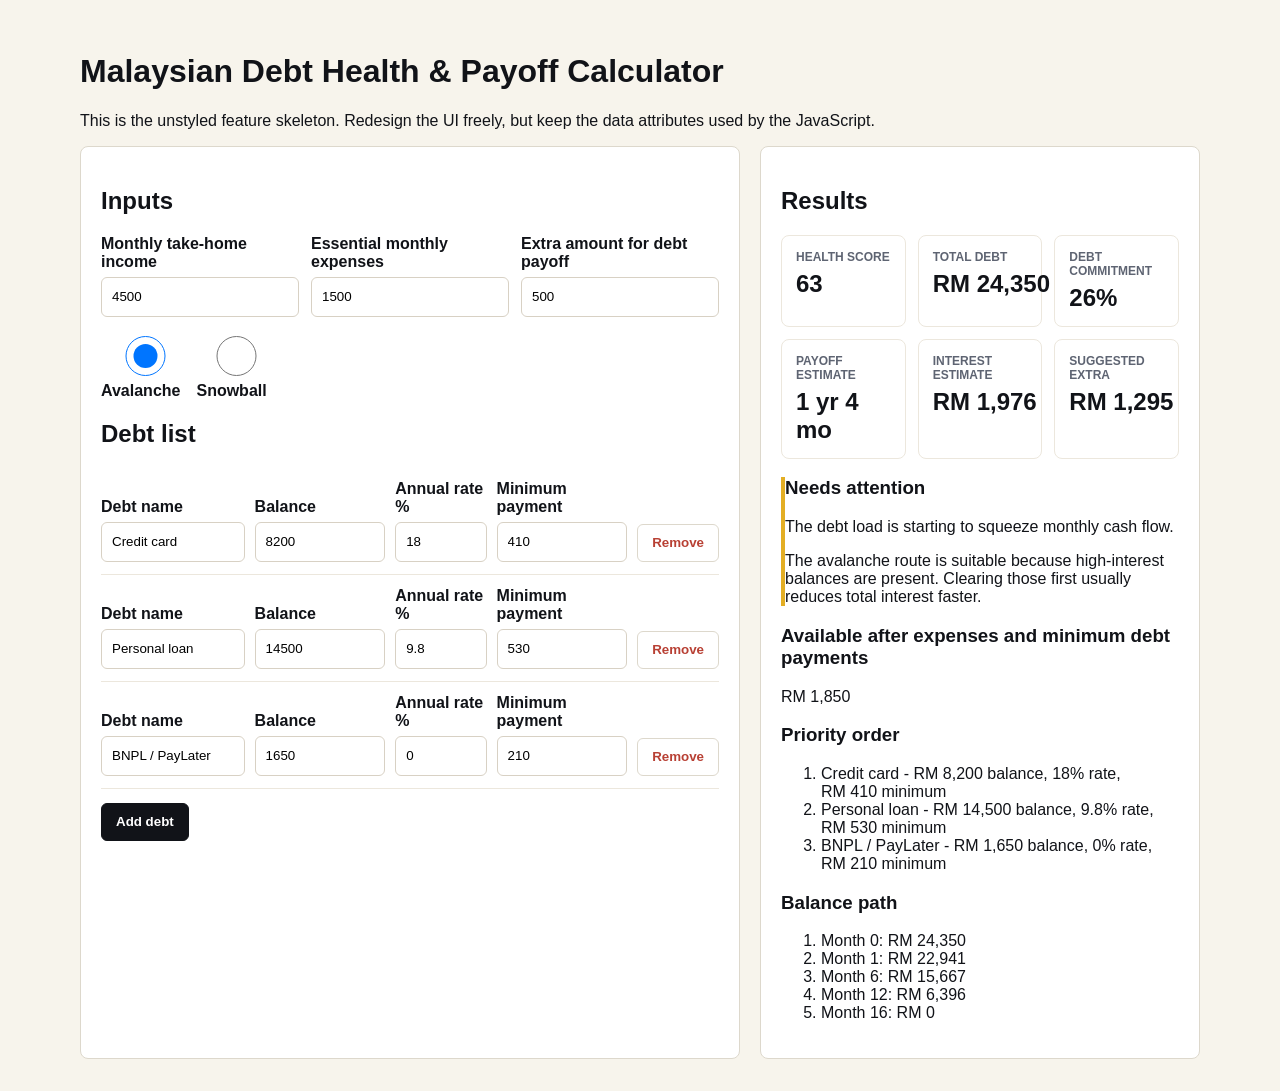
==== calculator-feature/index.html @ d9e8694c "Publish debt calculator static preview" ====
<!doctype html>
<html lang="en">
  <head>
    <meta charset="UTF-8" />
    <meta name="viewport" content="width=device-width, initial-scale=1.0" />
    <title>Debt Calculator Feature Skeleton</title>
    <link rel="stylesheet" href="./debt-calculator-skeleton.css" />
    <script src="./debt-calculator-core.js"></script>
    <script defer src="./debt-calculator-widget.js"></script>
  </head>
  <body>
    <main class="calculator-skeleton" data-debt-calculator>
      <h1>Malaysian Debt Health & Payoff Calculator</h1>
      <p>
        This is the unstyled feature skeleton. Redesign the UI freely, but keep
        the data attributes used by the JavaScript.
      </p>

      <div class="calculator-grid">
        <section class="panel" aria-labelledby="inputs-title">
          <h2 id="inputs-title">Inputs</h2>

          <div class="field-grid">
            <label>
              Monthly take-home income
              <input data-field="monthlyIncome" type="number" min="0" value="4500" />
            </label>
            <label>
              Essential monthly expenses
              <input data-field="essentialExpenses" type="number" min="0" value="1500" />
            </label>
            <label>
              Extra amount for debt payoff
              <input data-field="extraDebtPayment" type="number" min="0" value="500" />
            </label>
          </div>

          <div class="strategy-options" aria-label="Payoff strategy">
            <label>
              <input data-field="strategy" type="radio" name="strategy" value="avalanche" checked />
              Avalanche
            </label>
            <label>
              <input data-field="strategy" type="radio" name="strategy" value="snowball" />
              Snowball
            </label>
          </div>

          <h2>Debt list</h2>
          <div data-debt-list>
            <div class="debt-row" data-debt-row data-debt-id="credit-card">
              <label>
                Debt name
                <input data-field="debtName" type="text" value="Credit card" />
              </label>
              <label>
                Balance
                <input data-field="balance" type="number" min="0" value="8200" />
              </label>
              <label>
                Annual rate %
                <input data-field="annualRate" type="number" min="0" step="0.1" value="18" />
              </label>
              <label>
                Minimum payment
                <input data-field="minimumPayment" type="number" min="0" value="410" />
              </label>
              <button type="button" data-action="removeDebt">Remove</button>
            </div>

            <div class="debt-row" data-debt-row data-debt-id="personal-loan">
              <label>
                Debt name
                <input data-field="debtName" type="text" value="Personal loan" />
              </label>
              <label>
                Balance
                <input data-field="balance" type="number" min="0" value="14500" />
              </label>
              <label>
                Annual rate %
                <input data-field="annualRate" type="number" min="0" step="0.1" value="9.8" />
              </label>
              <label>
                Minimum payment
                <input data-field="minimumPayment" type="number" min="0" value="530" />
              </label>
              <button type="button" data-action="removeDebt">Remove</button>
            </div>

            <div class="debt-row" data-debt-row data-debt-id="bnpl-paylater">
              <label>
                Debt name
                <input data-field="debtName" type="text" value="BNPL / PayLater" />
              </label>
              <label>
                Balance
                <input data-field="balance" type="number" min="0" value="1650" />
              </label>
              <label>
                Annual rate %
                <input data-field="annualRate" type="number" min="0" step="0.1" value="0" />
              </label>
              <label>
                Minimum payment
                <input data-field="minimumPayment" type="number" min="0" value="210" />
              </label>
              <button type="button" data-action="removeDebt">Remove</button>
            </div>
          </div>

          <div class="button-row">
            <button type="button" data-action="addDebt">Add debt</button>
          </div>
        </section>

        <aside class="panel" aria-labelledby="results-title">
          <h2 id="results-title">Results</h2>

          <div class="metrics-grid">
            <div class="metric">
              <span>Health score</span>
              <strong data-output="healthScore">0</strong>
            </div>
            <div class="metric">
              <span>Total debt</span>
              <strong data-output="totalDebt">RM 0</strong>
            </div>
            <div class="metric">
              <span>Debt commitment</span>
              <strong data-output="debtCommitmentRatio">0%</strong>
            </div>
            <div class="metric">
              <span>Payoff estimate</span>
              <strong data-output="payoffTime">0 months</strong>
            </div>
            <div class="metric">
              <span>Interest estimate</span>
              <strong data-output="interestPaid">RM 0</strong>
            </div>
            <div class="metric">
              <span>Suggested extra</span>
              <strong data-output="suggestedExtraPayment">RM 0</strong>
            </div>
          </div>

          <section class="status-card">
            <h3 data-output="statusLabel">Status</h3>
            <p data-output="statusCopy"></p>
            <p data-output="diagnosis"></p>
          </section>

          <section>
            <h3>Available after expenses and minimum debt payments</h3>
            <p data-output="availableAfterMinimums">RM 0</p>
          </section>

          <section>
            <h3>Priority order</h3>
            <ol data-output="priorityList"></ol>
          </section>

          <section>
            <h3>Balance path</h3>
            <ol data-output="balancePath"></ol>
          </section>
        </aside>
      </div>

      <template data-debt-row-template>
        <div class="debt-row" data-debt-row>
          <label>
            Debt name
            <input data-field="debtName" type="text" value="New debt" />
          </label>
          <label>
            Balance
            <input data-field="balance" type="number" min="0" value="0" />
          </label>
          <label>
            Annual rate %
            <input data-field="annualRate" type="number" min="0" step="0.1" value="0" />
          </label>
          <label>
            Minimum payment
            <input data-field="minimumPayment" type="number" min="0" value="0" />
          </label>
          <button type="button" data-action="removeDebt">Remove</button>
        </div>
      </template>
    </main>
  </body>
</html>
---- calculator-feature/debt-calculator-skeleton.css ----
* {
  box-sizing: border-box;
}

body {
  margin: 0;
  padding: 32px;
  font-family: Arial, sans-serif;
  background: #f7f4ec;
  color: #111318;
}

.calculator-skeleton {
  max-width: 1120px;
  margin: 0 auto;
}

.calculator-grid {
  display: grid;
  grid-template-columns: minmax(0, 1.2fr) minmax(320px, 0.8fr);
  gap: 20px;
}

.panel {
  padding: 20px;
  border: 1px solid #ddd8cc;
  border-radius: 8px;
  background: #ffffff;
}

.field-grid,
.metrics-grid {
  display: grid;
  grid-template-columns: repeat(3, minmax(0, 1fr));
  gap: 12px;
}

label {
  display: grid;
  gap: 6px;
  font-weight: 700;
}

input {
  width: 100%;
  min-height: 40px;
  padding: 8px 10px;
  border: 1px solid #d8d1c4;
  border-radius: 6px;
}

.strategy-options {
  display: flex;
  gap: 16px;
  margin-top: 16px;
}

.debt-row {
  display: grid;
  grid-template-columns: 1.1fr 1fr 0.7fr 1fr auto;
  gap: 10px;
  align-items: end;
  padding: 12px 0;
  border-bottom: 1px solid #ece7dd;
}

.button-row {
  margin-top: 14px;
}

button {
  min-height: 38px;
  padding: 8px 14px;
  border: 1px solid #111318;
  border-radius: 6px;
  background: #111318;
  color: #ffffff;
  font-weight: 700;
  cursor: pointer;
}

button[data-action="removeDebt"] {
  background: #ffffff;
  color: #b84034;
  border-color: #ddd8cc;
}

.metric {
  padding: 14px;
  border: 1px solid #ece7dd;
  border-radius: 8px;
}

.metric span {
  display: block;
  margin-bottom: 6px;
  color: #5e6472;
  font-size: 12px;
  font-weight: 700;
  text-transform: uppercase;
}

.metric strong {
  font-size: 24px;
}

[data-status="manageable"] .status-card {
  border-left: 4px solid #148757;
}

[data-status="watch"] .status-card {
  border-left: 4px solid #e3ae24;
}

[data-status="high-pressure"] .status-card,
[data-status="critical"] .status-card {
  border-left: 4px solid #b84034;
}

@media (max-width: 760px) {
  body {
    padding: 16px;
  }

  .calculator-grid,
  .field-grid,
  .metrics-grid,
  .debt-row {
    grid-template-columns: 1fr;
  }
}
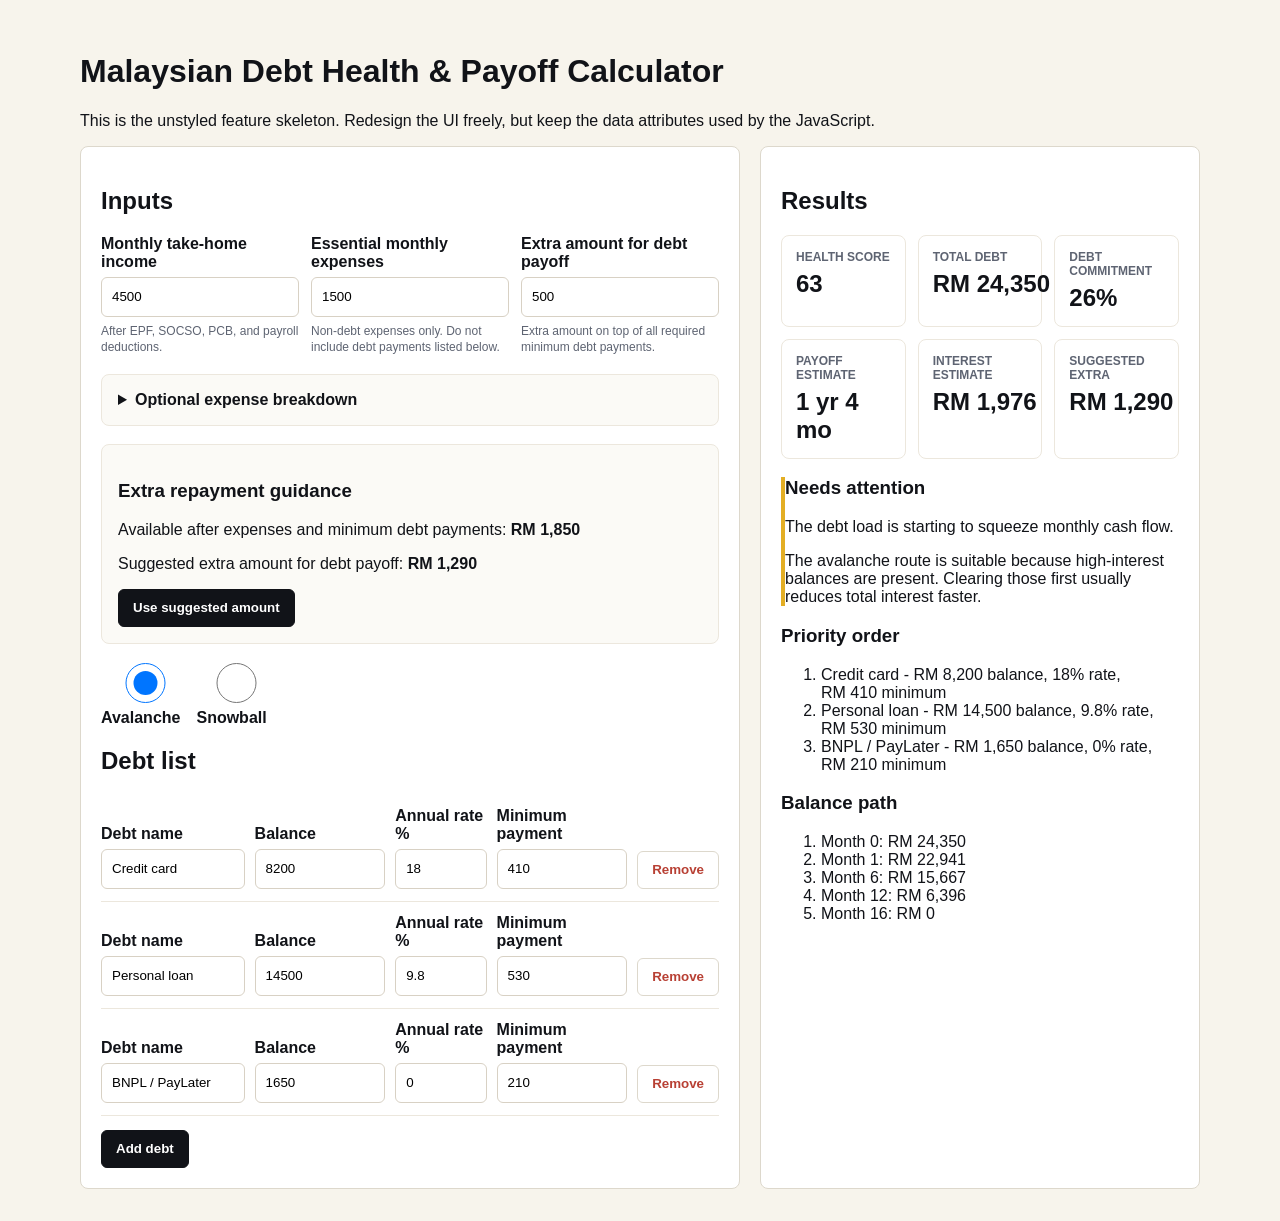
==== commit 1f48024b: "Clarify cash flow inputs and extra repayment" ====
--- a/calculator-feature/index.html
+++ b/calculator-feature/index.html
@@ -24,16 +24,82 @@
             <label>
               Monthly take-home income
               <input data-field="monthlyIncome" type="number" min="0" value="4500" />
+              <small>After EPF, SOCSO, PCB, and payroll deductions.</small>
             </label>
             <label>
               Essential monthly expenses
               <input data-field="essentialExpenses" type="number" min="0" value="1500" />
+              <small>Non-debt expenses only. Do not include debt payments listed below.</small>
             </label>
             <label>
               Extra amount for debt payoff
               <input data-field="extraDebtPayment" type="number" min="0" value="500" />
-            </label>
-          </div>
+              <small>Extra amount on top of all required minimum debt payments.</small>
+            </label>
+          </div>
+
+          <details class="breakdown-box">
+            <summary>Optional expense breakdown</summary>
+            <p>
+              Use this if users are not sure what to enter for essential monthly
+              expenses. These fields should exclude debt payments.
+            </p>
+            <div class="field-grid">
+              <label>
+                Rent / parents' house
+                <input data-expense-item type="number" min="0" value="700" />
+              </label>
+              <label>
+                Food and groceries
+                <input data-expense-item type="number" min="0" value="650" />
+              </label>
+              <label>
+                Petrol / toll / transport
+                <input data-expense-item type="number" min="0" value="300" />
+              </label>
+              <label>
+                Utilities
+                <input data-expense-item type="number" min="0" value="120" />
+              </label>
+              <label>
+                Phone / internet
+                <input data-expense-item type="number" min="0" value="100" />
+              </label>
+              <label>
+                Insurance / medical
+                <input data-expense-item type="number" min="0" value="160" />
+              </label>
+              <label>
+                Family support
+                <input data-expense-item type="number" min="0" value="0" />
+              </label>
+              <label>
+                Subscriptions / other
+                <input data-expense-item type="number" min="0" value="70" />
+              </label>
+            </div>
+            <p>
+              Breakdown total: <strong data-output="expenseBreakdownTotal">RM 0</strong>
+            </p>
+            <button type="button" data-action="useExpenseBreakdown">
+              Use breakdown total as expenses
+            </button>
+          </details>
+
+          <section class="cashflow-box">
+            <h3>Extra repayment guidance</h3>
+            <p>
+              Available after expenses and minimum debt payments:
+              <strong data-output="availableAfterMinimums">RM 0</strong>
+            </p>
+            <p>
+              Suggested extra amount for debt payoff:
+              <strong data-output="suggestedExtraPayment">RM 0</strong>
+            </p>
+            <button type="button" data-action="useSuggestedExtra">
+              Use suggested amount
+            </button>
+          </section>
 
           <div class="strategy-options" aria-label="Payoff strategy">
             <label>
@@ -148,11 +214,6 @@
             <h3 data-output="statusLabel">Status</h3>
             <p data-output="statusCopy"></p>
             <p data-output="diagnosis"></p>
-          </section>
-
-          <section>
-            <h3>Available after expenses and minimum debt payments</h3>
-            <p data-output="availableAfterMinimums">RM 0</p>
           </section>
 
           <section>
--- a/calculator-feature/debt-calculator-skeleton.css
+++ b/calculator-feature/debt-calculator-skeleton.css
@@ -41,6 +41,13 @@
   font-weight: 700;
 }
 
+label small {
+  color: #5e6472;
+  font-size: 12px;
+  line-height: 1.4;
+  font-weight: 500;
+}
+
 input {
   width: 100%;
   min-height: 40px;
@@ -66,6 +73,20 @@
 
 .button-row {
   margin-top: 14px;
+}
+
+.breakdown-box,
+.cashflow-box {
+  margin-top: 18px;
+  padding: 16px;
+  border: 1px solid #ece7dd;
+  border-radius: 8px;
+  background: #fbfaf6;
+}
+
+.breakdown-box summary {
+  font-weight: 800;
+  cursor: pointer;
 }
 
 button {
@@ -129,4 +150,3 @@
     grid-template-columns: 1fr;
   }
 }
-
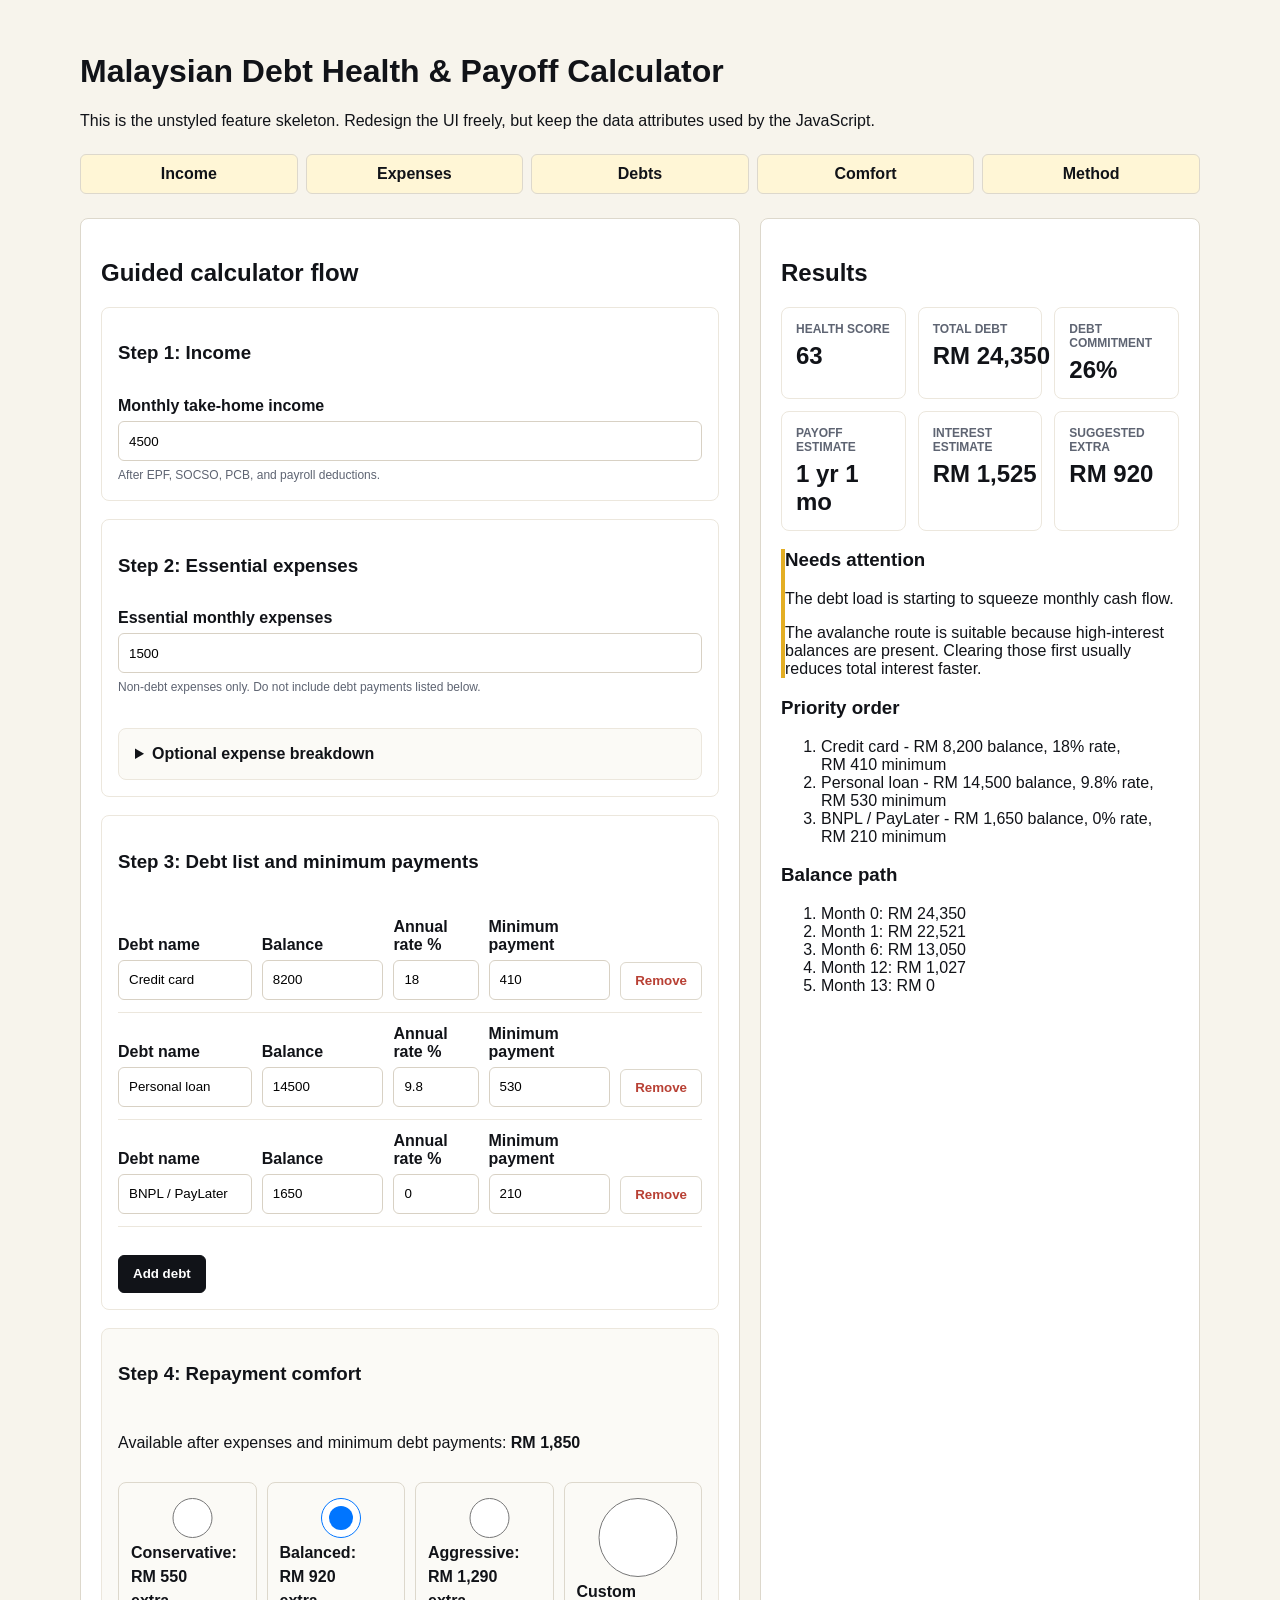
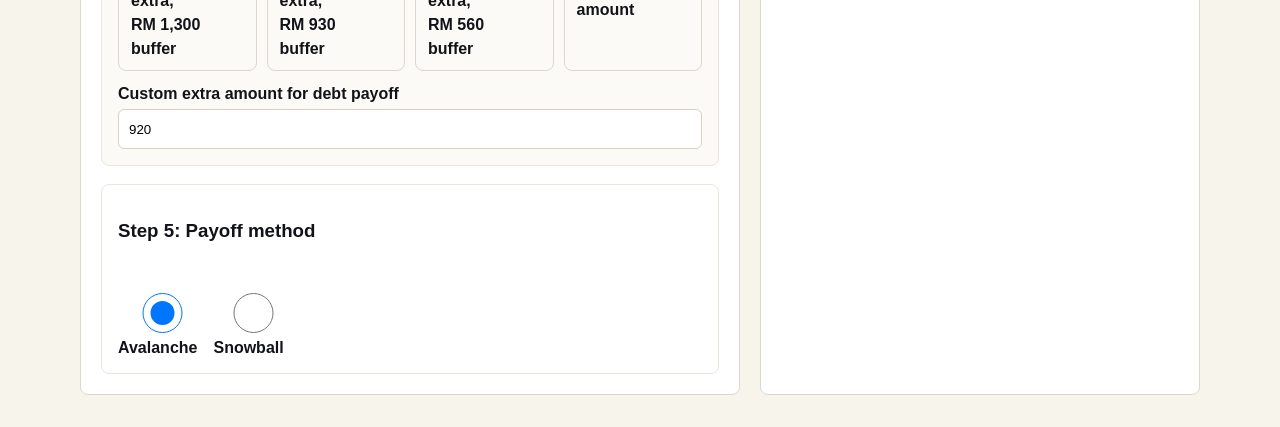
==== commit 9f0ffe6b: "Implement guided debt payoff flow" ====
--- a/calculator-feature/index.html
+++ b/calculator-feature/index.html
@@ -16,168 +16,199 @@
         the data attributes used by the JavaScript.
       </p>
 
+      <ol class="flow-progress">
+        <li>Income</li>
+        <li>Expenses</li>
+        <li>Debts</li>
+        <li>Comfort</li>
+        <li>Method</li>
+      </ol>
+
       <div class="calculator-grid">
         <section class="panel" aria-labelledby="inputs-title">
-          <h2 id="inputs-title">Inputs</h2>
-
-          <div class="field-grid">
+          <h2 id="inputs-title">Guided calculator flow</h2>
+
+          <section class="flow-step">
+            <h3>Step 1: Income</h3>
             <label>
               Monthly take-home income
               <input data-field="monthlyIncome" type="number" min="0" value="4500" />
               <small>After EPF, SOCSO, PCB, and payroll deductions.</small>
             </label>
+          </section>
+
+          <section class="flow-step">
+            <h3>Step 2: Essential expenses</h3>
             <label>
               Essential monthly expenses
               <input data-field="essentialExpenses" type="number" min="0" value="1500" />
               <small>Non-debt expenses only. Do not include debt payments listed below.</small>
             </label>
-            <label>
-              Extra amount for debt payoff
-              <input data-field="extraDebtPayment" type="number" min="0" value="500" />
-              <small>Extra amount on top of all required minimum debt payments.</small>
-            </label>
-          </div>
-
-          <details class="breakdown-box">
-            <summary>Optional expense breakdown</summary>
-            <p>
-              Use this if users are not sure what to enter for essential monthly
-              expenses. These fields should exclude debt payments.
-            </p>
-            <div class="field-grid">
-              <label>
-                Rent / parents' house
-                <input data-expense-item type="number" min="0" value="700" />
-              </label>
-              <label>
-                Food and groceries
-                <input data-expense-item type="number" min="0" value="650" />
-              </label>
-              <label>
-                Petrol / toll / transport
-                <input data-expense-item type="number" min="0" value="300" />
-              </label>
-              <label>
-                Utilities
-                <input data-expense-item type="number" min="0" value="120" />
-              </label>
-              <label>
-                Phone / internet
-                <input data-expense-item type="number" min="0" value="100" />
-              </label>
-              <label>
-                Insurance / medical
-                <input data-expense-item type="number" min="0" value="160" />
-              </label>
-              <label>
-                Family support
-                <input data-expense-item type="number" min="0" value="0" />
-              </label>
-              <label>
-                Subscriptions / other
-                <input data-expense-item type="number" min="0" value="70" />
-              </label>
-            </div>
-            <p>
-              Breakdown total: <strong data-output="expenseBreakdownTotal">RM 0</strong>
-            </p>
-            <button type="button" data-action="useExpenseBreakdown">
-              Use breakdown total as expenses
-            </button>
-          </details>
-
-          <section class="cashflow-box">
-            <h3>Extra repayment guidance</h3>
+
+            <details class="breakdown-box">
+              <summary>Optional expense breakdown</summary>
+              <p>
+                Use this if users are not sure what to enter for essential monthly
+                expenses. These fields should exclude debt payments.
+              </p>
+              <div class="field-grid">
+                <label>
+                  Rent / parents' house
+                  <input data-expense-item type="number" min="0" value="700" />
+                </label>
+                <label>
+                  Food and groceries
+                  <input data-expense-item type="number" min="0" value="650" />
+                </label>
+                <label>
+                  Petrol / toll / transport
+                  <input data-expense-item type="number" min="0" value="300" />
+                </label>
+                <label>
+                  Utilities
+                  <input data-expense-item type="number" min="0" value="120" />
+                </label>
+                <label>
+                  Phone / internet
+                  <input data-expense-item type="number" min="0" value="100" />
+                </label>
+                <label>
+                  Insurance / medical
+                  <input data-expense-item type="number" min="0" value="160" />
+                </label>
+                <label>
+                  Family support
+                  <input data-expense-item type="number" min="0" value="0" />
+                </label>
+                <label>
+                  Subscriptions / other
+                  <input data-expense-item type="number" min="0" value="70" />
+                </label>
+              </div>
+              <p>
+                Breakdown total: <strong data-output="expenseBreakdownTotal">RM 0</strong>
+              </p>
+              <button type="button" data-action="useExpenseBreakdown">
+                Use breakdown total as expenses
+              </button>
+            </details>
+          </section>
+
+          <section class="flow-step">
+            <h3>Step 3: Debt list and minimum payments</h3>
+            <div data-debt-list>
+              <div class="debt-row" data-debt-row data-debt-id="credit-card">
+              <label>
+                Debt name
+                <input data-field="debtName" type="text" value="Credit card" />
+              </label>
+              <label>
+                Balance
+                <input data-field="balance" type="number" min="0" value="8200" />
+              </label>
+              <label>
+                Annual rate %
+                <input data-field="annualRate" type="number" min="0" step="0.1" value="18" />
+              </label>
+              <label>
+                Minimum payment
+                <input data-field="minimumPayment" type="number" min="0" value="410" />
+              </label>
+              <button type="button" data-action="removeDebt">Remove</button>
+              </div>
+
+              <div class="debt-row" data-debt-row data-debt-id="personal-loan">
+              <label>
+                Debt name
+                <input data-field="debtName" type="text" value="Personal loan" />
+              </label>
+              <label>
+                Balance
+                <input data-field="balance" type="number" min="0" value="14500" />
+              </label>
+              <label>
+                Annual rate %
+                <input data-field="annualRate" type="number" min="0" step="0.1" value="9.8" />
+              </label>
+              <label>
+                Minimum payment
+                <input data-field="minimumPayment" type="number" min="0" value="530" />
+              </label>
+              <button type="button" data-action="removeDebt">Remove</button>
+              </div>
+
+              <div class="debt-row" data-debt-row data-debt-id="bnpl-paylater">
+              <label>
+                Debt name
+                <input data-field="debtName" type="text" value="BNPL / PayLater" />
+              </label>
+              <label>
+                Balance
+                <input data-field="balance" type="number" min="0" value="1650" />
+              </label>
+              <label>
+                Annual rate %
+                <input data-field="annualRate" type="number" min="0" step="0.1" value="0" />
+              </label>
+              <label>
+                Minimum payment
+                <input data-field="minimumPayment" type="number" min="0" value="210" />
+              </label>
+              <button type="button" data-action="removeDebt">Remove</button>
+              </div>
+            </div>
+
+            <div class="button-row">
+              <button type="button" data-action="addDebt">Add debt</button>
+            </div>
+          </section>
+
+          <section class="flow-step cashflow-box">
+            <h3>Step 4: Repayment comfort</h3>
             <p>
               Available after expenses and minimum debt payments:
               <strong data-output="availableAfterMinimums">RM 0</strong>
             </p>
-            <p>
-              Suggested extra amount for debt payoff:
-              <strong data-output="suggestedExtraPayment">RM 0</strong>
-            </p>
-            <button type="button" data-action="useSuggestedExtra">
-              Use suggested amount
-            </button>
-          </section>
-
-          <div class="strategy-options" aria-label="Payoff strategy">
+            <div class="mode-grid">
+              <label>
+                <input data-field="repaymentMode" type="radio" name="repaymentMode" value="conservative" />
+                Conservative: <strong data-output="conservativeExtra">RM 0</strong> extra,
+                <span data-output="conservativeBuffer">RM 0</span> buffer
+              </label>
+              <label>
+                <input data-field="repaymentMode" type="radio" name="repaymentMode" value="balanced" checked />
+                Balanced: <strong data-output="balancedExtra">RM 0</strong> extra,
+                <span data-output="balancedBuffer">RM 0</span> buffer
+              </label>
+              <label>
+                <input data-field="repaymentMode" type="radio" name="repaymentMode" value="aggressive" />
+                Aggressive: <strong data-output="aggressiveExtra">RM 0</strong> extra,
+                <span data-output="aggressiveBuffer">RM 0</span> buffer
+              </label>
+              <label>
+                <input data-field="repaymentMode" type="radio" name="repaymentMode" value="custom" />
+                Custom amount
+              </label>
+            </div>
             <label>
-              <input data-field="strategy" type="radio" name="strategy" value="avalanche" checked />
-              Avalanche
+              Custom extra amount for debt payoff
+              <input data-field="extraDebtPayment" type="number" min="0" value="0" />
             </label>
-            <label>
-              <input data-field="strategy" type="radio" name="strategy" value="snowball" />
-              Snowball
-            </label>
-          </div>
-
-          <h2>Debt list</h2>
-          <div data-debt-list>
-            <div class="debt-row" data-debt-row data-debt-id="credit-card">
-              <label>
-                Debt name
-                <input data-field="debtName" type="text" value="Credit card" />
-              </label>
-              <label>
-                Balance
-                <input data-field="balance" type="number" min="0" value="8200" />
-              </label>
-              <label>
-                Annual rate %
-                <input data-field="annualRate" type="number" min="0" step="0.1" value="18" />
-              </label>
-              <label>
-                Minimum payment
-                <input data-field="minimumPayment" type="number" min="0" value="410" />
-              </label>
-              <button type="button" data-action="removeDebt">Remove</button>
-            </div>
-
-            <div class="debt-row" data-debt-row data-debt-id="personal-loan">
-              <label>
-                Debt name
-                <input data-field="debtName" type="text" value="Personal loan" />
-              </label>
-              <label>
-                Balance
-                <input data-field="balance" type="number" min="0" value="14500" />
-              </label>
-              <label>
-                Annual rate %
-                <input data-field="annualRate" type="number" min="0" step="0.1" value="9.8" />
-              </label>
-              <label>
-                Minimum payment
-                <input data-field="minimumPayment" type="number" min="0" value="530" />
-              </label>
-              <button type="button" data-action="removeDebt">Remove</button>
-            </div>
-
-            <div class="debt-row" data-debt-row data-debt-id="bnpl-paylater">
-              <label>
-                Debt name
-                <input data-field="debtName" type="text" value="BNPL / PayLater" />
-              </label>
-              <label>
-                Balance
-                <input data-field="balance" type="number" min="0" value="1650" />
-              </label>
-              <label>
-                Annual rate %
-                <input data-field="annualRate" type="number" min="0" step="0.1" value="0" />
-              </label>
-              <label>
-                Minimum payment
-                <input data-field="minimumPayment" type="number" min="0" value="210" />
-              </label>
-              <button type="button" data-action="removeDebt">Remove</button>
-            </div>
-          </div>
-
-          <div class="button-row">
-            <button type="button" data-action="addDebt">Add debt</button>
-          </div>
+          </section>
+
+          <section class="flow-step">
+            <h3>Step 5: Payoff method</h3>
+            <div class="strategy-options" aria-label="Payoff strategy">
+              <label>
+                <input data-field="strategy" type="radio" name="strategy" value="avalanche" checked />
+                Avalanche
+              </label>
+              <label>
+                <input data-field="strategy" type="radio" name="strategy" value="snowball" />
+                Snowball
+              </label>
+            </div>
+          </section>
         </section>
 
         <aside class="panel" aria-labelledby="results-title">
--- a/calculator-feature/debt-calculator-skeleton.css
+++ b/calculator-feature/debt-calculator-skeleton.css
@@ -21,11 +21,42 @@
   gap: 20px;
 }
 
+.flow-progress {
+  display: grid;
+  grid-template-columns: repeat(5, minmax(0, 1fr));
+  gap: 8px;
+  margin: 24px 0;
+  padding: 0;
+  list-style: none;
+}
+
+.flow-progress li {
+  padding: 10px;
+  border: 1px solid #ddd8cc;
+  border-radius: 6px;
+  background: #fff6d6;
+  text-align: center;
+  font-weight: 800;
+}
+
 .panel {
   padding: 20px;
   border: 1px solid #ddd8cc;
   border-radius: 8px;
   background: #ffffff;
+}
+
+.flow-step {
+  display: grid;
+  gap: 14px;
+  padding: 16px;
+  border: 1px solid #ece7dd;
+  border-radius: 8px;
+  background: #ffffff;
+}
+
+.panel > .flow-step + .flow-step {
+  margin-top: 18px;
 }
 
 .field-grid,
@@ -60,6 +91,18 @@
   display: flex;
   gap: 16px;
   margin-top: 16px;
+}
+
+.mode-grid {
+  display: grid;
+  grid-template-columns: repeat(4, minmax(0, 1fr));
+  gap: 10px;
+}
+
+.mode-grid label {
+  padding: 12px;
+  border: 1px solid #ddd8cc;
+  border-radius: 8px;
 }
 
 .debt-row {
@@ -144,9 +187,11 @@
   }
 
   .calculator-grid,
+  .flow-progress,
   .field-grid,
   .metrics-grid,
-  .debt-row {
+  .debt-row,
+  .mode-grid {
     grid-template-columns: 1fr;
   }
 }
